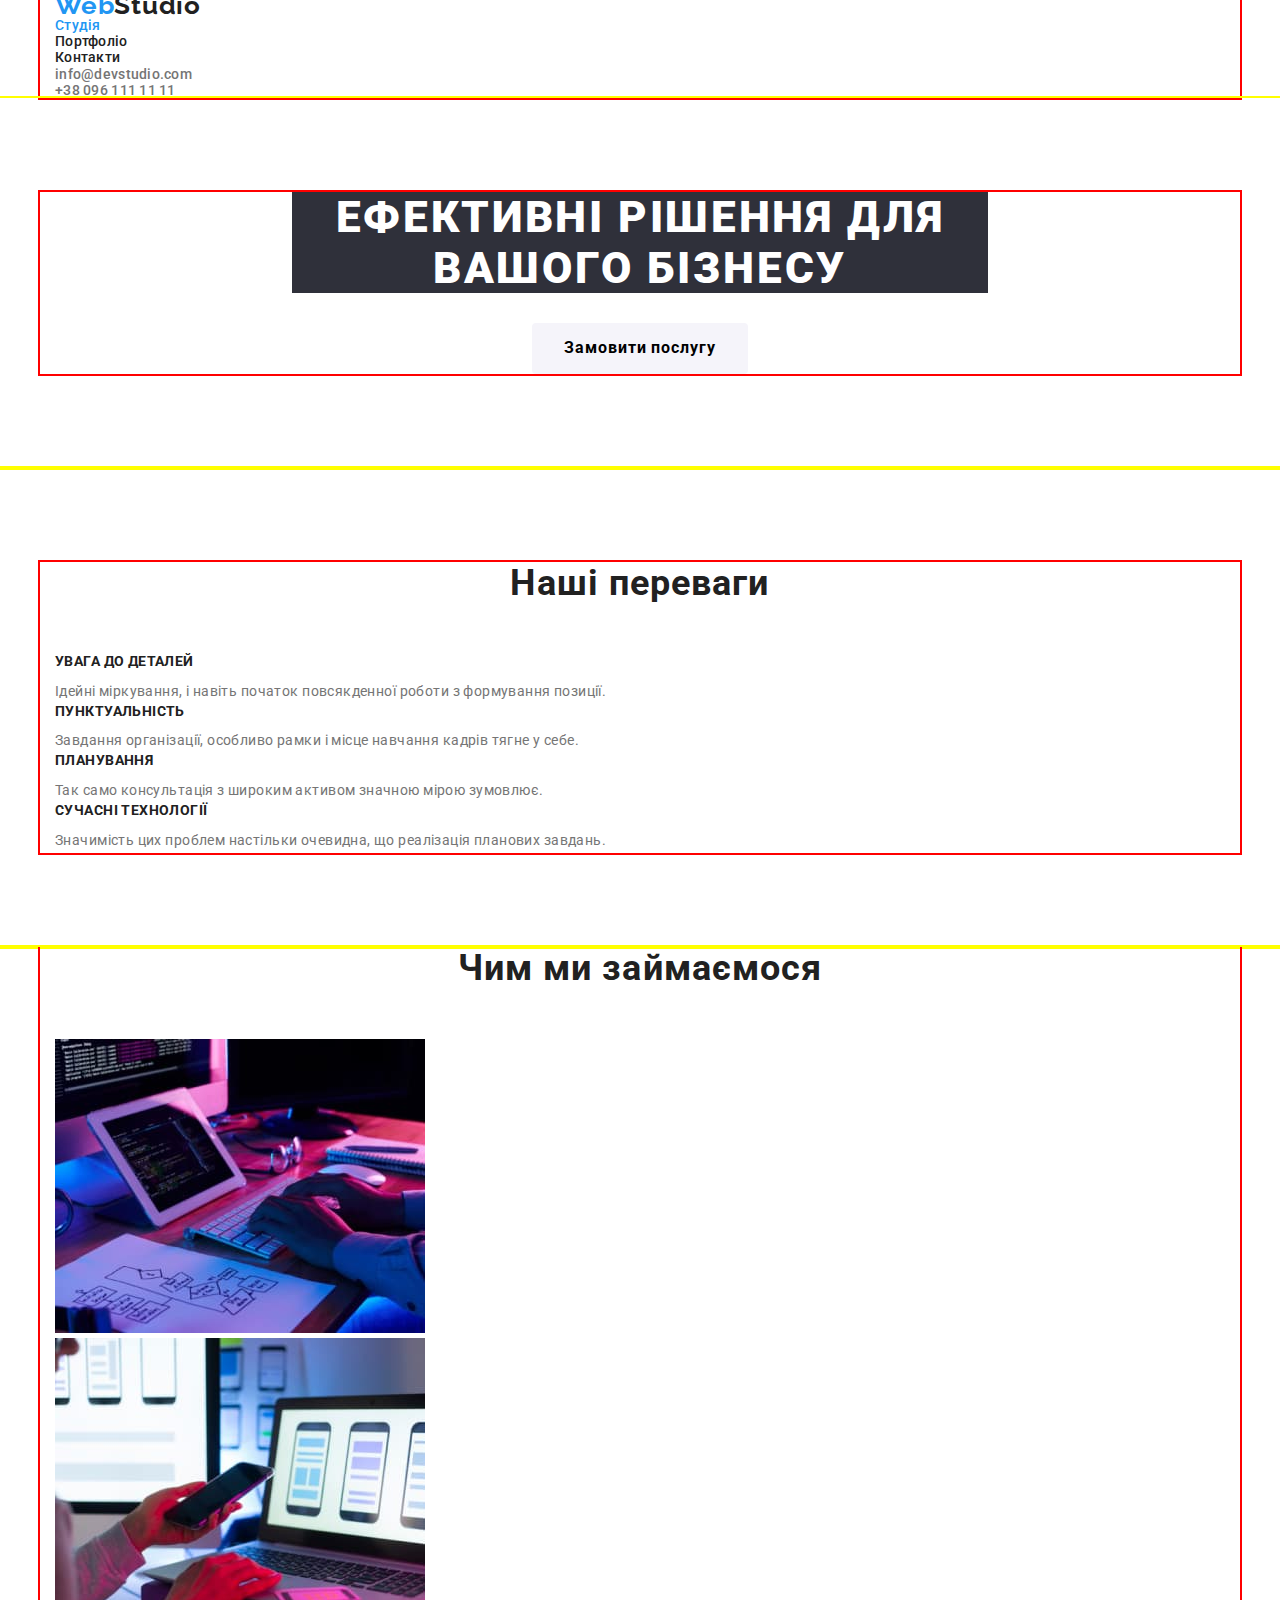
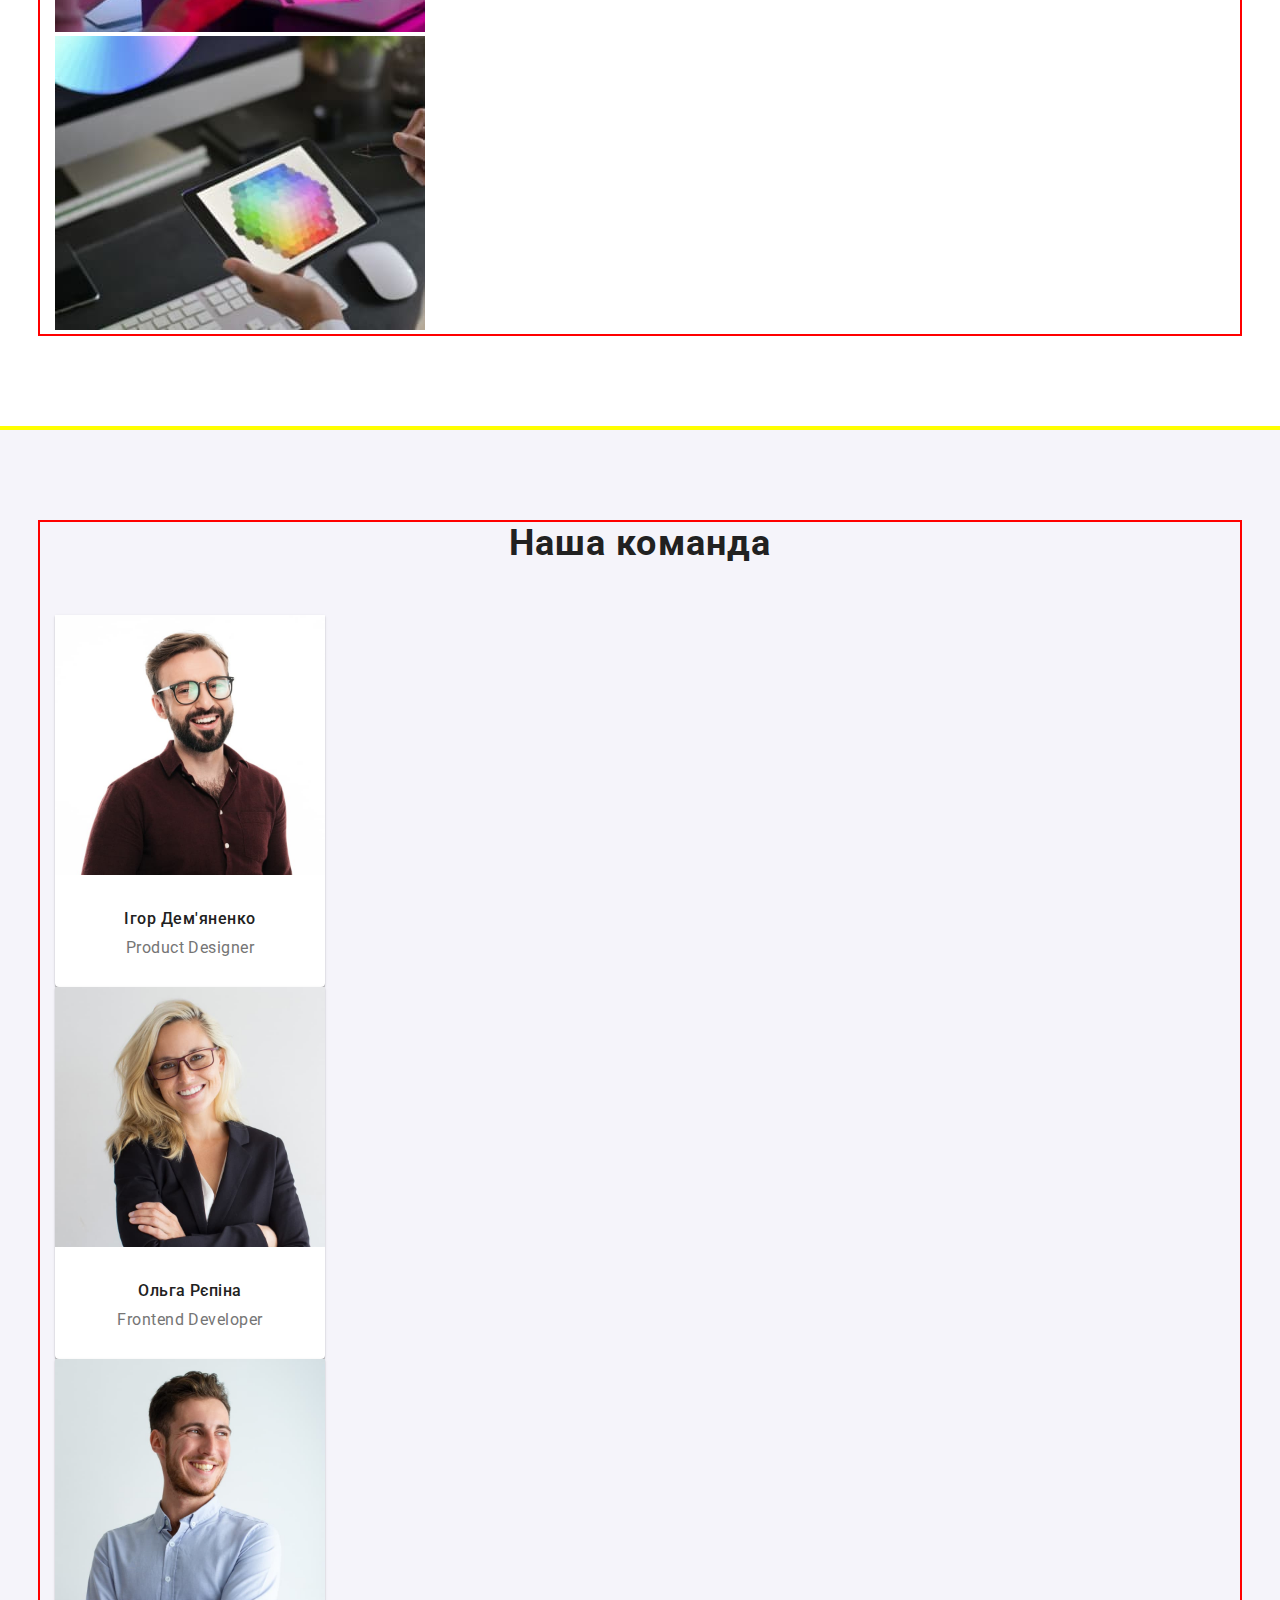
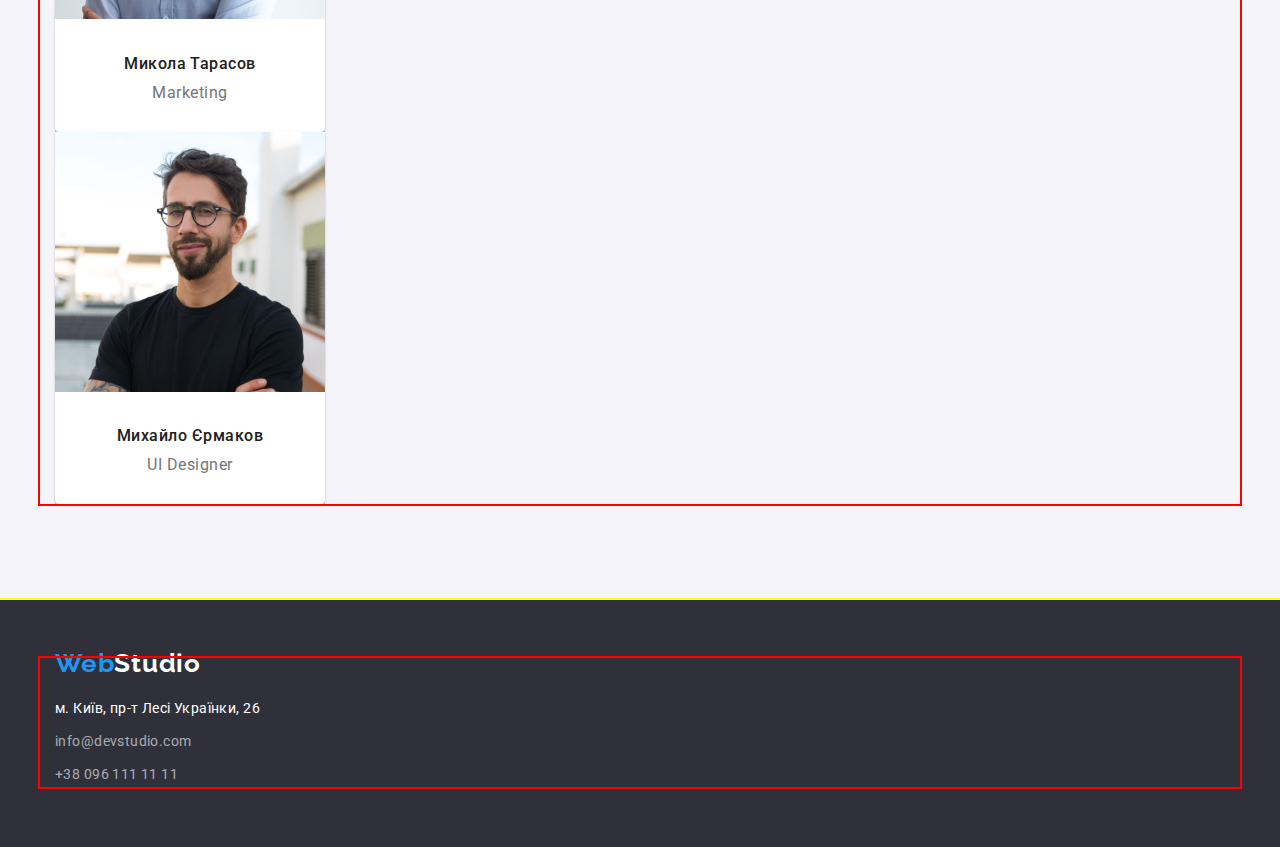
==== index.html @ 29c3d132 "Задає властивості блокової моделі" ====
<!DOCTYPE html>
<html lang="uk">
  <head>
    <meta charset="UTF-8" />
    <meta http-equiv="X-UA-Compatible" content="IE=edge" />
    <meta name="viewport" content="width=device-width, initial-scale=1.0" />
    <title>Студія</title>
    <link rel="preconnect" href="https://fonts.googleapis.com" />
    <link rel="preconnect" href="https://fonts.gstatic.com" crossorigin />
    <link
      href="https://fonts.googleapis.com/css2?family=Raleway:wght@700&family=Roboto:wght@400;500;700;900&display=swap"
      rel="stylesheet"
    />
    <link
      rel="stylesheet"
      href="https://cdn.jsdelivr.net/npm/modern-normalize@1.1.0/modern-normalize.min.css"
    />
    <link rel="stylesheet" href="./css/styles.css" />
  </head>
  <body>
    <!-- Хедер -->
    <header>
      <div class="container">
        <nav>
          <!-- Логоптип -->
          <a href="/" class="logo"><span>Web</span>Studio</a>

          <!-- Навігація сайту -->
          <ul class="list nav">
            <li>
              <a class="nav-link current" href="./index.html">Студія</a>
            </li>
            <li>
              <a class="nav-link" href="./portfolio.html">Портфоліо</a>
            </li>
            <li>
              <a class="nav-link" href="">Контакти</a>
            </li>
          </ul>
        </nav>

        <!-- Контакти хедер -->
        <ul class="list contacts-header">
          <li>
            <a class="contacts-link" href="mailto:info@devstudio.com">info@devstudio.com</a>
          </li>
          <li>
            <a class="contacts-link" href="tel:+380961111111">+38 096 111 11 11</a>
          </li>
        </ul>
      </div>
    </header>

    <!-- Головний контент -->
    <main>
      <!-- Герой -->
      <section class="section hero">
        <div class="container">
          <h1 class="hero-title">Ефективні рішення для вашого бізнесу</h1>
          <button class="button" type="button">Замовити послугу</button>
        </div>
      </section>

      <!-- Наші переваги -->
      <section class="section">
        <div class="container">
          <!-- Заголовок, сховати при оформленні -->
          <h2 class="secondary-title">Наші переваги</h2>
          <ul class="list benefits">
            <li>
              <h3 class="benefits-title">Увага до деталей</h3>
              <p class="benefits-text">
                Ідейні міркування, і навіть початок повсякденної роботи з формування позиції.
              </p>
            </li>
            <li>
              <h3 class="benefits-title">Пунктуальність</h3>
              <p class="benefits-text">
                Завдання організації, особливо рамки і місце навчання кадрів тягне у себе.
              </p>
            </li>
            <li>
              <h3 class="benefits-title">Планування</h3>
              <p class="benefits-text">
                Так само консультація з широким активом значною мірою зумовлює.
              </p>
            </li>
            <li>
              <h3 class="benefits-title">Сучасні технології</h3>
              <p class="benefits-text">
                Значимість цих проблем настільки очевидна, що реалізація планових завдань.
              </p>
            </li>
          </ul>
        </div>
      </section>

      <!-- Чим ми займаємося -->
      <section class="section works">
        <div class="container">
          <h2 class="secondary-title">Чим ми займаємося</h2>
          <ul class="list works">
            <li>
              <img
                src="./images/work-example-1.jpg"
                alt="Програміст працює на своєму робочому місці в офісі"
                width="370"
              />
            </li>
            <li>
              <img
                src="./images/work-example-2.jpg"
                alt="Веб-дизайнер розробляє інтерфейс мобільного додатку за своїм ноутбуком"
                width="370"
              />
            </li>
            <li class="item work">
              <img
                src="./images/work-example-3.jpg"
                alt="Веб-дизайнер обирає кольори на графічному планшеті"
                width="370"
              />
            </li>
          </ul>
        </div>
      </section>

      <!-- Команда -->
      <section class="section team">
        <div class="container">
          <h2 class="secondary-title">Наша команда</h2>
          <ul class="list members">
            <li class="item member">
              <img
                class="member-foto"
                src="./images/team-demjanenko.jpg"
                alt="фото Ігоря Дем'яненко"
                width="270"
              />
              <h3 class="member-name">Ігор Дем'яненко</h3>
              <p class="member-profession">Product Designer</p>
            </li>
            <li class="item member">
              <img
                class="member-foto"
                src="./images/team-repina.jpg"
                alt="фото Ольгі Рєпіної"
                width="270"
              />
              <h3 class="member-name">Ольга Рєпіна</h3>
              <p class="member-profession">Frontend Developer</p>
            </li>
            <li class="item member">
              <img
                class="member-foto"
                src="./images/team-tarasov.jpg"
                alt="фото Миколи Тарасова"
                width="270"
              />
              <h3 class="member-name">Микола Тарасов</h3>
              <p class="member-profession">Marketing</p>
            </li>
            <li class="item member">
              <img
                class="member-foto"
                src="./images/team-ermakov.jpg"
                alt="фото Михайла Єрмакова"
                width="270"
              />
              <h3 class="member-name">Михайло Єрмаков</h3>
              <p class="member-profession">UI Designer</p>
            </li>
          </ul>
        </div>
      </section>
    </main>

    <!-- Футер -->
    <footer class="footer">
      <div class="container">
        <!-- Логоптип -->
        <a href="./index.html" class="logo"><span>Web</span>Studio</a>

        <!-- Контакты футер -->
        <address class="contacts-footer">
          <ul class="list">
            <li>
              <a
                class="contacts-link map"
                href="https://goo.gl/maps/qfrqZfhQBMbcRvhk7"
                target="_blank"
                rel="noreferrer noopener nofollow"
                >м. Київ, пр-т Лесі Українки, 26</a>
            </li>
            <li>
              <a class="contacts-link mail" href="mailto:info@devstudio.com">info@devstudio.com</a>
            </li>
            <li>
              <a class="contacts-link" href="tel:+380961111111">+38 096 111 11 11</a>
            </li>
          </ul>
        </address>
      </div>
    </footer>
  </body>
</html>
---- css/styles.css ----
:root{
    --main-text-color: #212121;
    --secondary-text-color: #757575;
    --link-color: #2196F3;
    --main-white-color: #FFFFFF;
    --background-gray: #F5F4FA; 
}

body{
    color: var(--main-text-color);
    font-family: 'Roboto', sans-serif;
}

.list{
    margin-top: 0;
    margin-bottom: 0;
    padding: 0;
    list-style-type: none;
}

/* Хедер */
.container{
    outline: 2px solid red;

    margin: 0 auto;
    width: 1200px;
    padding: 0 15px;
}

/* Логотип */
.logo{
    color: var(--main-text-color);
    text-decoration: none;
    font-family: 'Raleway';
    font-weight: 700;
    font-size: 26px;
    line-height: 1.19px;
    letter-spacing: 0.03em;
}
.logo>span{
    color: var(--link-color);
}

/* Навігація */
.nav{
    font-weight: 500;
    font-size: 14px;
    line-height: 1.14;
    letter-spacing: 0.02em;
}
.nav-link{
    color: var(--main-text-color);
    text-decoration: none;
}
.nav-link:hover, .nav-link:focus{
    color: var(--link-color);
}
.nav-link.current{
    color: var(--link-color);
}

/* Контакти хедер */
.contacts-header{
    font-weight: 500;
    font-size: 14px;
    line-height: 16px;
    letter-spacing: 0.02em;
}
.contacts-header .contacts-link{
    text-decoration: none;
    color: var(--secondary-text-color);
}

/* Головний контент */
/* Герой */
.section{
    outline: 2px solid yellow;

    padding-top: 94px;
    padding-bottom: 94px;
}
.section.hero{
    text-align: center;
}
.hero-title{
    color: var(--main-white-color);
    background-color: #2F303A;
    font-weight: 900;
    font-size: 44px;
    line-height: 1.36x;
    letter-spacing: 0.06em;
    text-transform: uppercase;

    width: 696px;
    margin: 0 auto 30px;
}
.button{
    background-color: var(--background-gray);
    cursor: pointer;
    border-radius: 4px;
    border: none;
}
.button:hover, .button:focus{
    color: var(--main-white-color);
    background-color: var(--link-color);
}
.hero .button{
    font-weight: 700;
    font-size: 16px;
    line-height: 1.88;
    letter-spacing: 0.06em;

    padding: 10px 32px;
}

/* Наші переваги */

.benefits-title{
    font-size: 14px;
    line-height: 1.14;
    letter-spacing: 0.03em;
    text-transform: uppercase;

    margin: 0 0 10px;
}
.benefits-text{
    color: var(--secondary-text-color);
    font-size: 14px;
    line-height: 1.71;
    letter-spacing: 0.03em;

    margin: 0;
}

/* Чим ми займаємося */
.section.works{
    padding-top: 0;
}

.secondary-title{
    font-size: 36px;
    line-height: 1.17;
    text-align: center;
    letter-spacing: 0.03em;

    margin: 0 0 50px;
}
.item.work{
    padding-bottom: 0;
}

/* Команда */
.section.team{
    text-align: center;
    background-color: var(--background-gray);
}
.item.member{
    background: var(--main-white-color);
    box-shadow: 0px 1px 3px rgba(0, 0, 0, 0.12), 0px 1px 1px rgba(0, 0, 0, 0.14), 0px 2px 1px rgb(0, 0, 0, 0.2);
    border-radius: 0px 0px 4px 4px;
    width: 270px;

    padding-bottom: 30px;
}
.member-foto{
    margin-bottom: 30px;
}

.member-name{
    font-weight: 500;
    font-size: 16px;
    line-height: 1.19;
    letter-spacing: 0.03em;

    margin-top: 0;
    margin-bottom: 10px;
}
.member-profession{
    color: var(--secondary-text-color);
    font-size: 16px;
    line-height: 1.19;
    letter-spacing: 0.03em;

    margin: 0;
}

/* Футер */
.footer{
    background-color: #2F303A;

    padding-top: 60px;
    padding-bottom: 60px;
}
.footer .logo{
    color: var(--main-white-color);
}

/* Контакти футер */
.contacts-footer{
    font-style: normal;
    
    margin-top: 20px;
}
.contacts-footer .contacts-link{
    text-decoration: none;
    color: rgba(255, 255, 255, 0.6);
    font-size: 14px;
    line-height: 1.71;
    letter-spacing: 0.03em;  
}
.contacts-link:hover, .contacts-link:focus {
    color: var(--link-color);
}
.contacts-link.map{
    color: var(--main-white-color);
    font-size: 14px;
    line-height: 1.71;
    letter-spacing: 0.03em;
}
.map:hover, .map:focus{
    color: var(--link-color);
}
.contacts-link.mail{
    display: inline-block;
    margin-top: 9px;
    margin-bottom: 9px;
}

/* Портфоліо */
.portfolio-filters .button{
    font-weight: 500;
    font-size: 16px;
    line-height: 1.62;
    letter-spacing: 0.03em;
    padding: 6px 22px;
}
.item-portfolio{
    border: 1px solid #EEEEEE;
    width: 370px;

    padding-bottom: 20px;
}
.item-portfolio>img{
    margin-bottom: 20px;
}

.portfolio-title{
    font-size: 18px;
    line-height: 2.0;
    letter-spacing: 0.06em;

    margin: 0 0 4px 0;
    padding: 0 24px;
}
.portfolio-app{
    color: var(--secondary-text-color);
    font-size: 16px;
    line-height: 1.88;
    letter-spacing: 0.03em;

    margin: 0;
    padding: 0 24px;
}
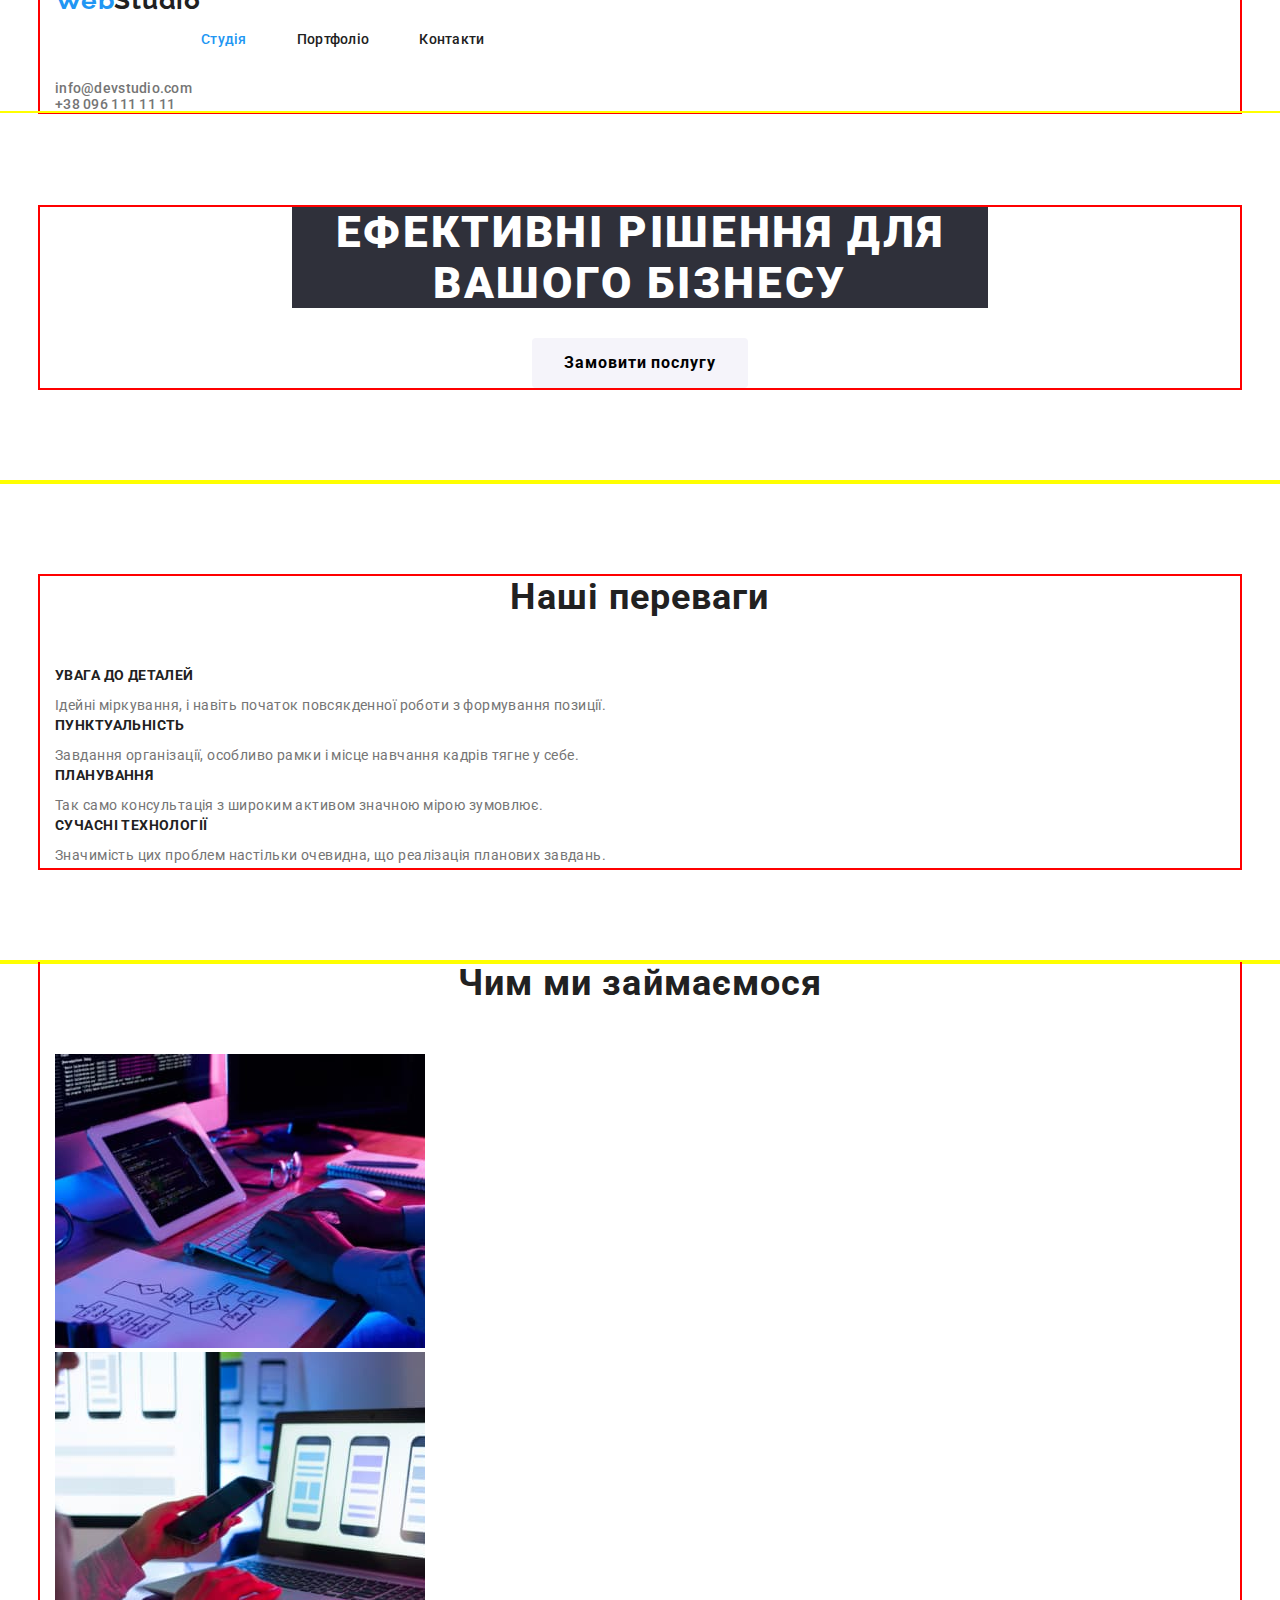
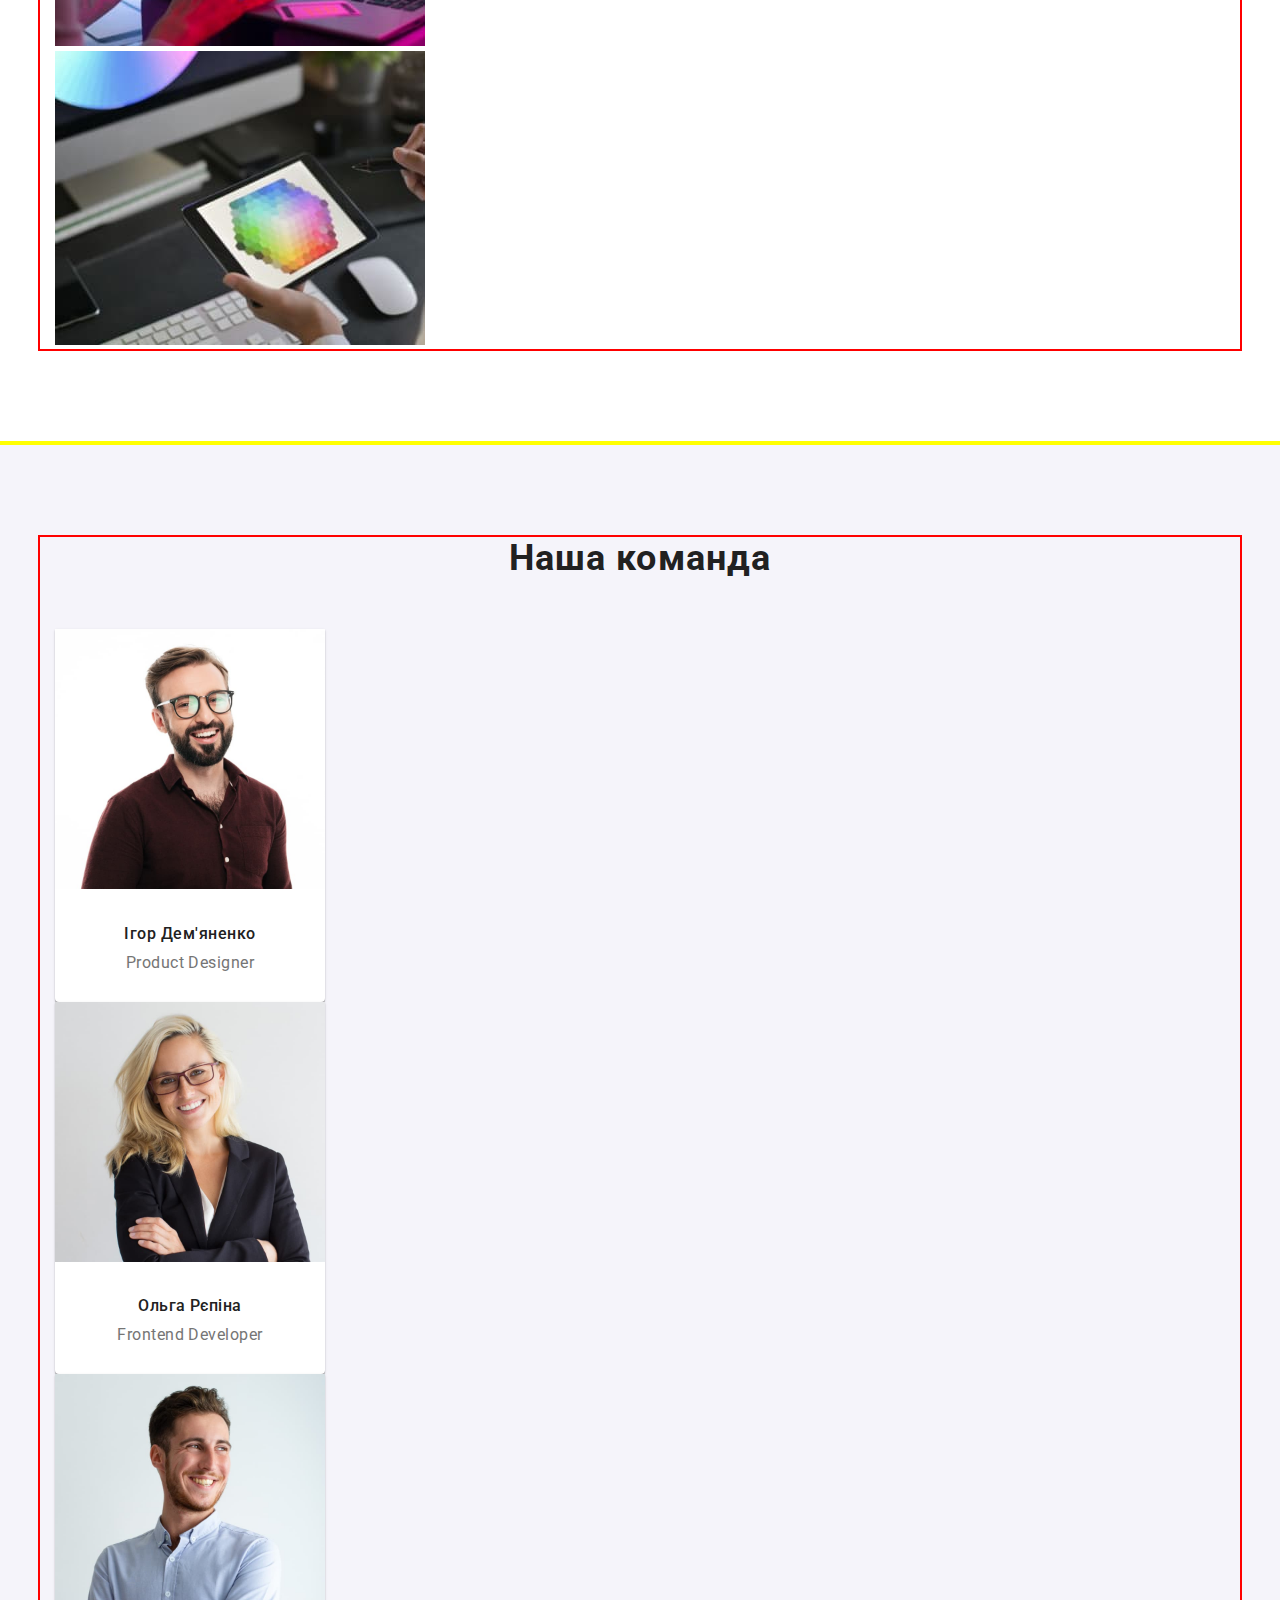
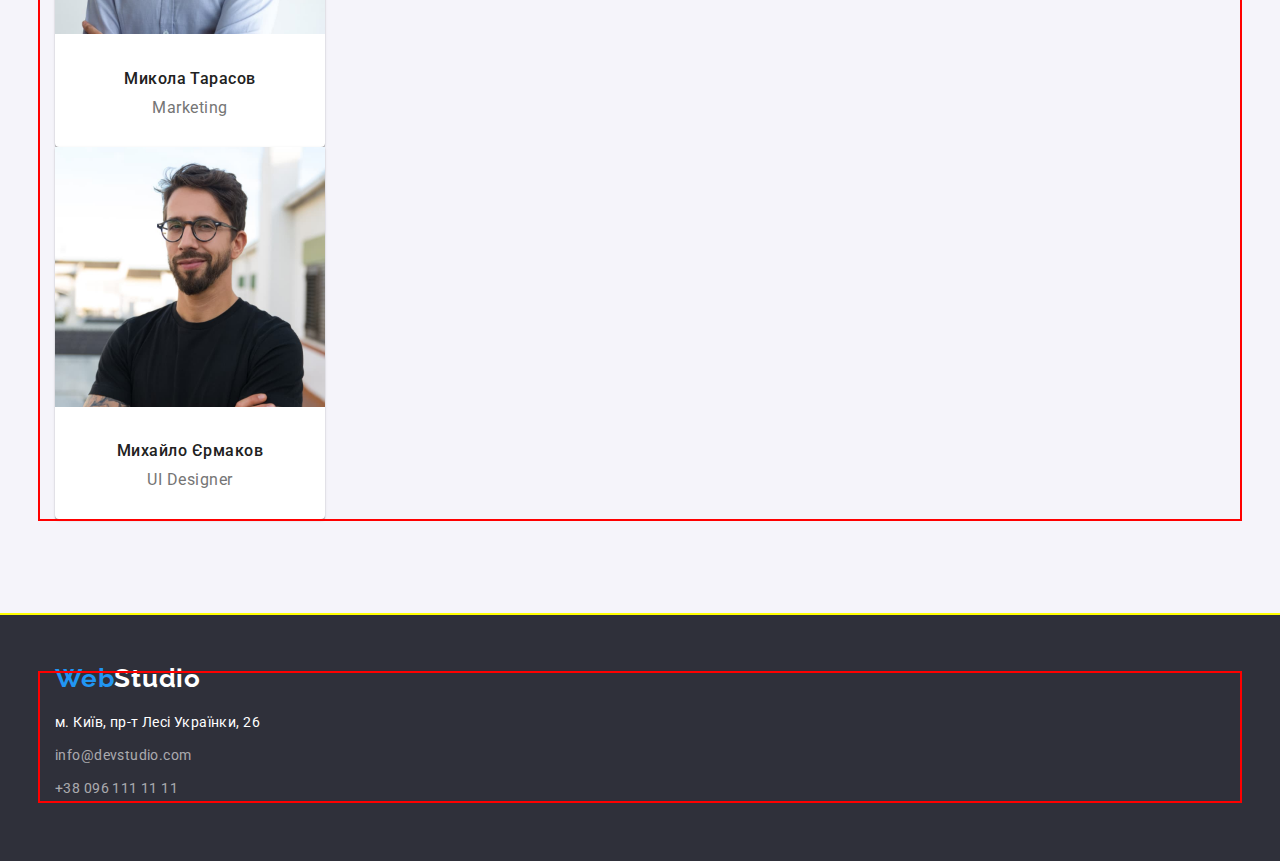
==== commit 63d2cc7d: "Виправляє оптимізує код" ====
--- a/index.html
+++ b/index.html
@@ -19,22 +19,22 @@
   </head>
   <body>
     <!-- Хедер -->
-    <header>
+    <header class="header">
       <div class="container">
-        <nav>
+        <nav class="nav">
           <!-- Логоптип -->
-          <a href="/" class="logo"><span>Web</span>Studio</a>
+          <a class="logo" href="/"><span>Web</span>Studio</a>
 
           <!-- Навігація сайту -->
-          <ul class="list nav">
-            <li>
-              <a class="nav-link current" href="./index.html">Студія</a>
-            </li>
-            <li>
-              <a class="nav-link" href="./portfolio.html">Портфоліо</a>
-            </li>
-            <li>
-              <a class="nav-link" href="">Контакти</a>
+          <ul class="list">
+            <li class="item">
+              <a class="link current" href="./index.html">Студія</a>
+            </li>
+            <li class="item">
+              <a class="link" href="./portfolio.html">Портфоліо</a>
+            </li>
+            <li class="item">
+              <a class="link" href="">Контакти</a>
             </li>
           </ul>
         </nav>
@@ -179,7 +179,7 @@
     <footer class="footer">
       <div class="container">
         <!-- Логоптип -->
-        <a href="./index.html" class="logo"><span>Web</span>Studio</a>
+        <a class="logo" href="./index.html"><span>Web</span>Studio</a>
 
         <!-- Контакты футер -->
         <address class="contacts-footer">
--- a/css/styles.css
+++ b/css/styles.css
@@ -19,6 +19,9 @@
 }
 
 /* Хедер */
+.header{
+    border-bottom: 1px solid #ECECEC;
+}
 .container{
     outline: 2px solid red;
 
@@ -47,15 +50,27 @@
     font-size: 14px;
     line-height: 1.14;
     letter-spacing: 0.02em;
-}
-.nav-link{
-    color: var(--main-text-color);
-    text-decoration: none;
-}
-.nav-link:hover, .nav-link:focus{
-    color: var(--link-color);
-}
-.nav-link.current{
+
+    display: flex;
+}
+.nav .list{
+    display: flex;
+}
+.nav .item:not(:last-child) {
+    margin-right: 50px;
+}
+.nav .link{
+    color: currentColor;
+    text-decoration: none;
+
+    display: block;
+    padding-top: 32px;
+    padding-bottom: 32px;
+}
+.nav .link:hover, .nav .link:focus{
+    color: var(--link-color);
+}
+.nav .link.current{
     color: var(--link-color);
 }
 
@@ -208,16 +223,14 @@
     line-height: 1.71;
     letter-spacing: 0.03em;  
 }
-.contacts-link:hover, .contacts-link:focus {
-    color: var(--link-color);
-}
 .contacts-link.map{
     color: var(--main-white-color);
     font-size: 14px;
     line-height: 1.71;
     letter-spacing: 0.03em;
 }
-.map:hover, .map:focus{
+.contacts-link:hover,
+.contacts-link:focus {
     color: var(--link-color);
 }
 .contacts-link.mail{
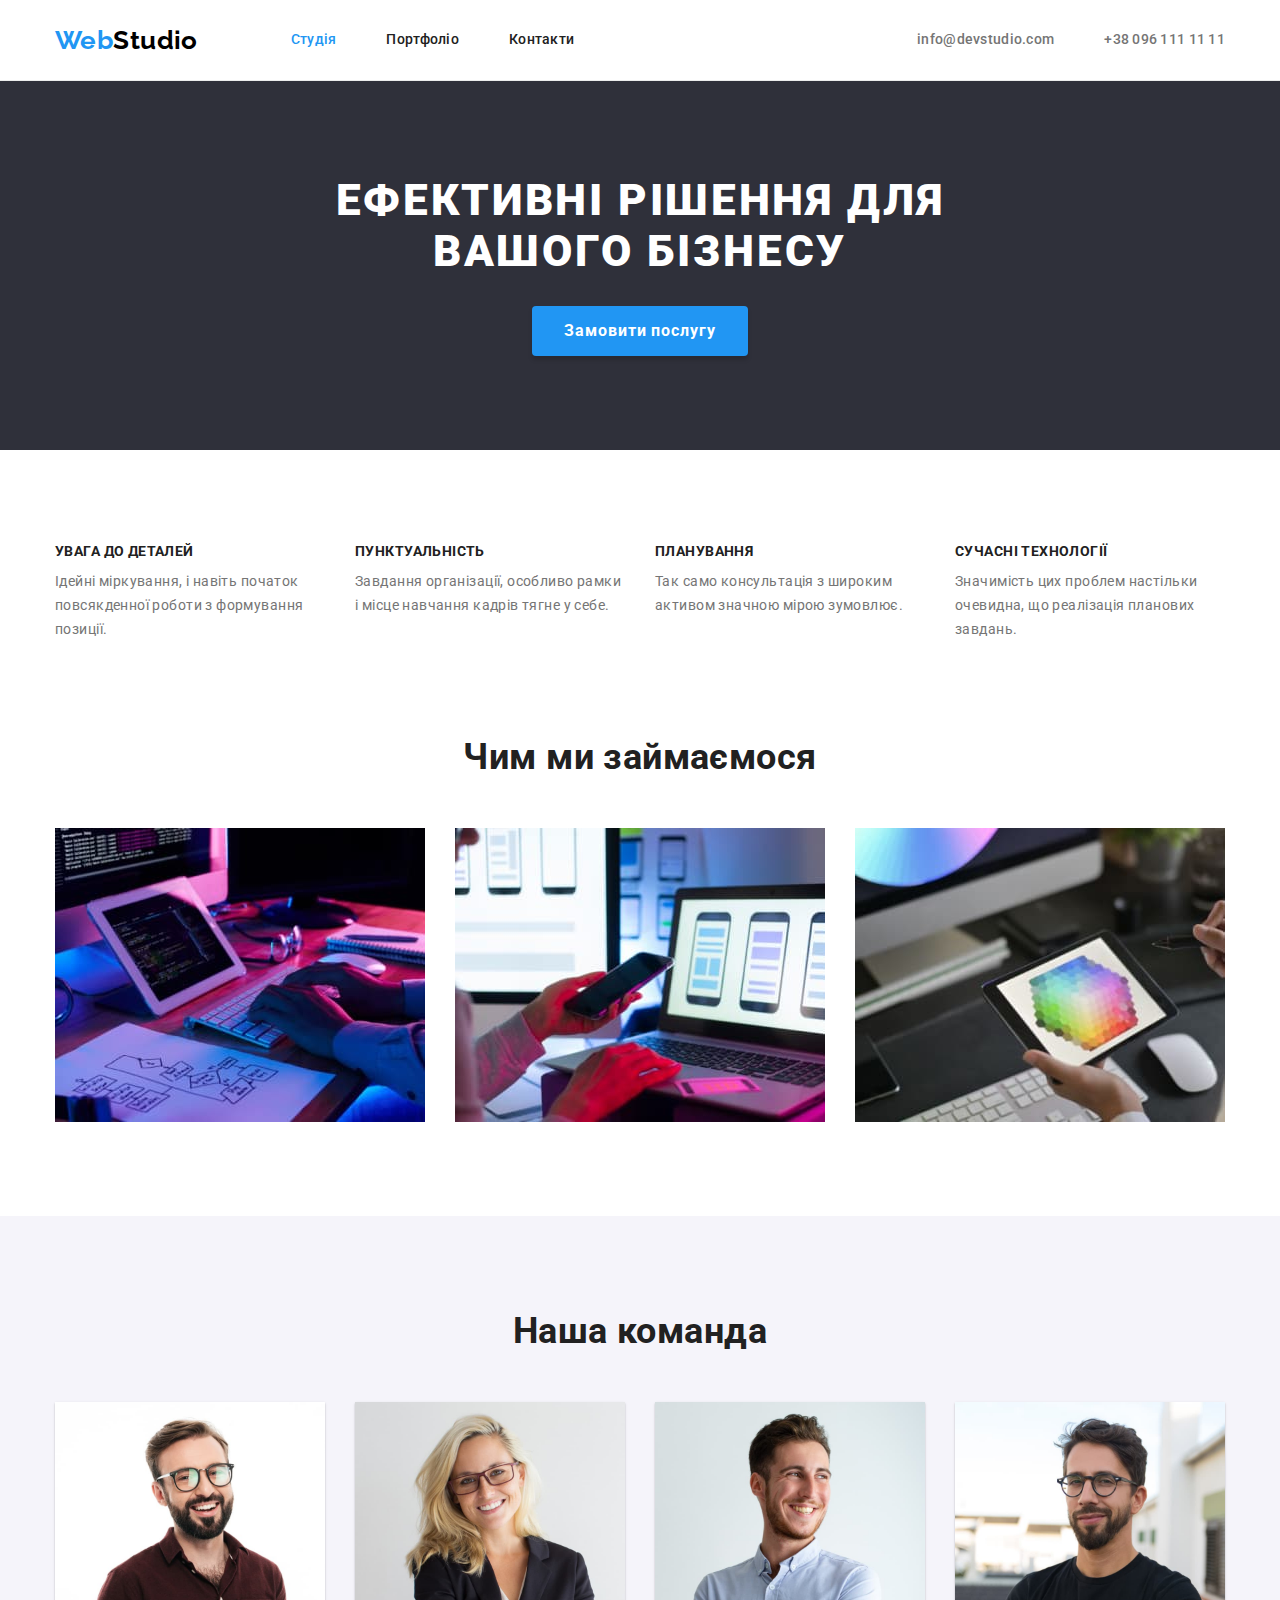
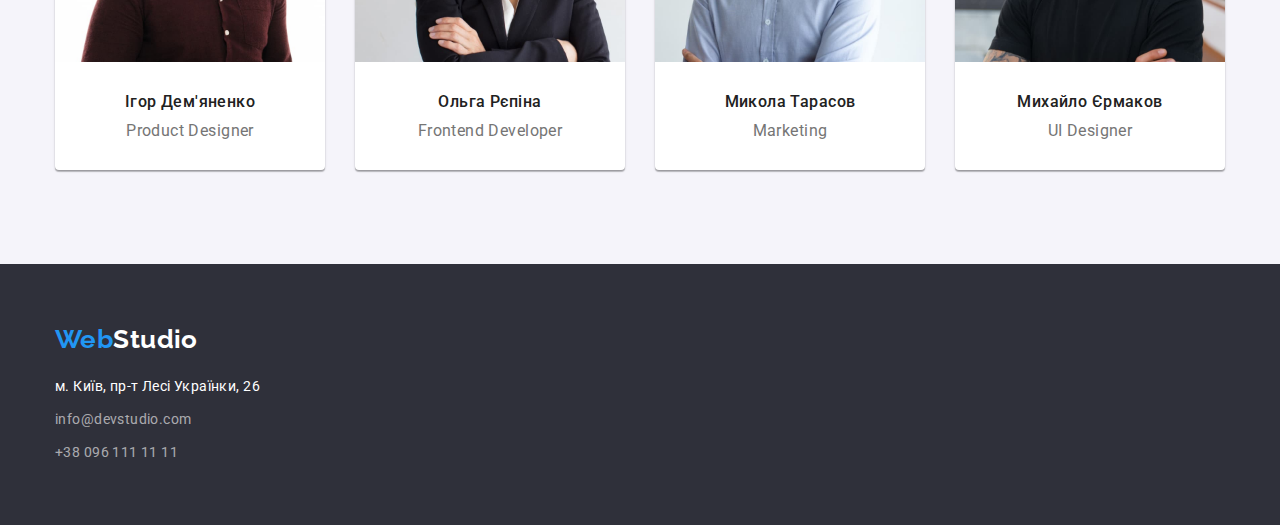
==== commit e50c4db6: "Додає оформлення Flex" ====
--- a/index.html
+++ b/index.html
@@ -20,31 +20,31 @@
   <body>
     <!-- Хедер -->
     <header class="header">
-      <div class="container">
+      <div class="container main-nav">
         <nav class="nav">
           <!-- Логоптип -->
           <a class="logo" href="/"><span>Web</span>Studio</a>
-
+    
           <!-- Навігація сайту -->
           <ul class="list">
             <li class="item">
-              <a class="link current" href="./index.html">Студія</a>
-            </li>
-            <li class="item">
-              <a class="link" href="./portfolio.html">Портфоліо</a>
-            </li>
-            <li class="item">
-              <a class="link" href="">Контакти</a>
+              <a class="nav-link current" href="./index.html">Студія</a>
+            </li>
+            <li class="item">
+              <a class="nav-link" href="./portfolio.html">Портфоліо</a>
+            </li>
+            <li class="item">
+              <a class="nav-link" href="">Контакти</a>
             </li>
           </ul>
         </nav>
-
+    
         <!-- Контакти хедер -->
-        <ul class="list contacts-header">
-          <li>
+        <ul class="list contacts">
+          <li class="item">
             <a class="contacts-link" href="mailto:info@devstudio.com">info@devstudio.com</a>
           </li>
-          <li>
+          <li class="item">
             <a class="contacts-link" href="tel:+380961111111">+38 096 111 11 11</a>
           </li>
         </ul>
@@ -57,7 +57,7 @@
       <section class="section hero">
         <div class="container">
           <h1 class="hero-title">Ефективні рішення для вашого бізнесу</h1>
-          <button class="button" type="button">Замовити послугу</button>
+          <button class="hero-button" type="button">Замовити послугу</button>
         </div>
       </section>
 
@@ -65,27 +65,31 @@
       <section class="section">
         <div class="container">
           <!-- Заголовок, сховати при оформленні -->
-          <h2 class="secondary-title">Наші переваги</h2>
+          <h2 class="visually-hidden">Наші переваги</h2>
+          
           <ul class="list benefits">
-            <li>
+            <li class="item">
               <h3 class="benefits-title">Увага до деталей</h3>
               <p class="benefits-text">
                 Ідейні міркування, і навіть початок повсякденної роботи з формування позиції.
               </p>
             </li>
-            <li>
+            
+            <li class="item">
               <h3 class="benefits-title">Пунктуальність</h3>
               <p class="benefits-text">
                 Завдання організації, особливо рамки і місце навчання кадрів тягне у себе.
               </p>
             </li>
-            <li>
+            
+            <li class="item">
               <h3 class="benefits-title">Планування</h3>
               <p class="benefits-text">
                 Так само консультація з широким активом значною мірою зумовлює.
               </p>
             </li>
-            <li>
+            
+            <li class="item">
               <h3 class="benefits-title">Сучасні технології</h3>
               <p class="benefits-text">
                 Значимість цих проблем настільки очевидна, що реалізація планових завдань.
@@ -96,25 +100,27 @@
       </section>
 
       <!-- Чим ми займаємося -->
-      <section class="section works">
+      <section class="section main-work">
         <div class="container">
           <h2 class="secondary-title">Чим ми займаємося</h2>
           <ul class="list works">
-            <li>
+            <li class="item-works">
               <img
                 src="./images/work-example-1.jpg"
                 alt="Програміст працює на своєму робочому місці в офісі"
                 width="370"
               />
             </li>
-            <li>
+           
+            <li class="item-works">
               <img
                 src="./images/work-example-2.jpg"
                 alt="Веб-дизайнер розробляє інтерфейс мобільного додатку за своїм ноутбуком"
                 width="370"
               />
             </li>
-            <li class="item work">
+            
+            <li class="item-works">
               <img
                 src="./images/work-example-3.jpg"
                 alt="Веб-дизайнер обирає кольори на графічному планшеті"
@@ -126,11 +132,11 @@
       </section>
 
       <!-- Команда -->
-      <section class="section team">
+      <section class="section main-team">
         <div class="container">
           <h2 class="secondary-title">Наша команда</h2>
-          <ul class="list members">
-            <li class="item member">
+          <ul class="list team">
+            <li class="item-team">
               <img
                 class="member-foto"
                 src="./images/team-demjanenko.jpg"
@@ -140,7 +146,8 @@
               <h3 class="member-name">Ігор Дем'яненко</h3>
               <p class="member-profession">Product Designer</p>
             </li>
-            <li class="item member">
+           
+            <li class="item-team">
               <img
                 class="member-foto"
                 src="./images/team-repina.jpg"
@@ -150,7 +157,8 @@
               <h3 class="member-name">Ольга Рєпіна</h3>
               <p class="member-profession">Frontend Developer</p>
             </li>
-            <li class="item member">
+            
+            <li class="item-team">
               <img
                 class="member-foto"
                 src="./images/team-tarasov.jpg"
@@ -160,7 +168,8 @@
               <h3 class="member-name">Микола Тарасов</h3>
               <p class="member-profession">Marketing</p>
             </li>
-            <li class="item member">
+           
+            <li class="item-team">
               <img
                 class="member-foto"
                 src="./images/team-ermakov.jpg"
--- a/css/styles.css
+++ b/css/styles.css
@@ -1,277 +1,354 @@
-:root{
-    --main-text-color: #212121;
-    --secondary-text-color: #757575;
-    --link-color: #2196F3;
-    --main-white-color: #FFFFFF;
-    --background-gray: #F5F4FA; 
-}
-
-body{
-    color: var(--main-text-color);
-    font-family: 'Roboto', sans-serif;
-}
-
-.list{
-    margin-top: 0;
-    margin-bottom: 0;
-    padding: 0;
-    list-style-type: none;
+:root {
+  --main-text-color: #212121;
+  --secondary-text-color: #757575;
+  --link-color: #2196f3;
+  --main-white-color: #ffffff;
+  --background-gray: #f5f4fa;
+  --button-hover: #188ce8;
+  --card-gap: 30px;
+}
+
+body {
+  color: var(--main-text-color);
+  background-color: var(--main-white-color);
+  font-family: 'Roboto', sans-serif;
+  font-size: 14px;
+  letter-spacing: 0.03em;
+}
+
+h1,
+h2,
+h3,
+p {
+  margin: 0;
+}
+
+img {
+  display: block;
+  max-width: 100%;
+}
+
+.list {
+  list-style-type: none;
+
+  margin: 0;
+  padding: 0;
 }
 
 /* Хедер */
-.header{
-    border-bottom: 1px solid #ECECEC;
-}
-.container{
-    outline: 2px solid red;
-
-    margin: 0 auto;
-    width: 1200px;
-    padding: 0 15px;
+.header {
+  border-bottom: 1px solid #ececec;
+}
+.container {
+  /* outline: 2px solid red; */
+
+  width: 1200px;
+  margin-left: auto;
+  margin-right: auto;
+  padding-left: 15px;
+  padding-right: 15px;
+}
+.main-nav {
+  display: flex;
+  align-items: center;
+}
+
+.nav {
+  font-weight: 500;
+  line-height: 1.14;
+
+  display: flex;
+  align-items: center;
 }
 
 /* Логотип */
-.logo{
-    color: var(--main-text-color);
-    text-decoration: none;
-    font-family: 'Raleway';
-    font-weight: 700;
-    font-size: 26px;
-    line-height: 1.19px;
-    letter-spacing: 0.03em;
-}
-.logo>span{
-    color: var(--link-color);
+.logo {
+  color: #000000;
+  text-decoration: none;
+  font-family: 'Raleway';
+  font-weight: 700;
+  font-size: 26px;
+  line-height: 1.19;
+}
+.logo > span {
+  color: var(--link-color);
 }
 
 /* Навігація */
-.nav{
-    font-weight: 500;
-    font-size: 14px;
-    line-height: 1.14;
-    letter-spacing: 0.02em;
-
-    display: flex;
-}
-.nav .list{
-    display: flex;
+.nav .list {
+  letter-spacing: 0.02em;
+
+  display: flex;
+  margin-left: 93px;
 }
 .nav .item:not(:last-child) {
-    margin-right: 50px;
-}
-.nav .link{
-    color: currentColor;
-    text-decoration: none;
-
-    display: block;
-    padding-top: 32px;
-    padding-bottom: 32px;
-}
-.nav .link:hover, .nav .link:focus{
-    color: var(--link-color);
-}
-.nav .link.current{
-    color: var(--link-color);
+  margin-right: 50px;
+}
+.nav-link {
+  color: currentColor;
+  text-decoration: none;
+
+  display: block;
+  padding-top: 32px;
+  padding-bottom: 32px;
+}
+.nav-link:hover,
+.nav-link:focus {
+  color: var(--link-color);
+}
+.nav-link.current {
+  color: var(--link-color);
 }
 
 /* Контакти хедер */
-.contacts-header{
-    font-weight: 500;
-    font-size: 14px;
-    line-height: 16px;
-    letter-spacing: 0.02em;
-}
-.contacts-header .contacts-link{
-    text-decoration: none;
-    color: var(--secondary-text-color);
+.header .contacts {
+  font-weight: 500;
+  line-height: 1.14;
+  letter-spacing: 0.02em;
+
+  display: flex;
+  margin-left: auto;
+}
+.contacts .item:not(:last-child) {
+  margin-right: 50px;
+}
+.contacts-link {
+  text-decoration: none;
+  color: var(--secondary-text-color);
 }
 
 /* Головний контент */
 /* Герой */
-.section{
-    outline: 2px solid yellow;
-
-    padding-top: 94px;
-    padding-bottom: 94px;
-}
-.section.hero{
-    text-align: center;
-}
-.hero-title{
-    color: var(--main-white-color);
+.section {
+  /* outline: 2px solid yellow; */
+
+  padding-top: 94px;
+  padding-bottom: 94px;
+}
+.section.hero {
     background-color: #2F303A;
-    font-weight: 900;
-    font-size: 44px;
-    line-height: 1.36x;
-    letter-spacing: 0.06em;
-    text-transform: uppercase;
-
-    width: 696px;
-    margin: 0 auto 30px;
-}
-.button{
-    background-color: var(--background-gray);
-    cursor: pointer;
-    border-radius: 4px;
-    border: none;
-}
-.button:hover, .button:focus{
-    color: var(--main-white-color);
-    background-color: var(--link-color);
-}
-.hero .button{
-    font-weight: 700;
-    font-size: 16px;
-    line-height: 1.88;
-    letter-spacing: 0.06em;
-
-    padding: 10px 32px;
+  text-align: center;
+}
+.hero-title {
+  color: var(--main-white-color);
+  font-weight: 900;
+  font-size: 44px;
+  line-height: 1.36x;
+  letter-spacing: 0.06em;
+  text-transform: uppercase;
+
+  width: 696px;
+  margin: auto;
+  margin-bottom: 30px;
+}
+.hero-button {
+  font-family: inherit;
+  color: var(--main-white-color);
+  background-color: var(--link-color);
+  font-weight: 700;
+  font-size: 16px;
+  line-height: 1.88;
+  letter-spacing: 0.06em;
+  cursor: pointer;
+  box-shadow: 0px 4px 4px rgba(0, 0, 0, 0.15);
+  border: none;
+  border-radius: 4px;
+
+  padding: 10px 32px;
+}
+.hero-button:hover,
+.hero-button:focus {
+  background-color: var(--button-hover);
 }
 
 /* Наші переваги */
 
-.benefits-title{
-    font-size: 14px;
-    line-height: 1.14;
-    letter-spacing: 0.03em;
-    text-transform: uppercase;
-
-    margin: 0 0 10px;
-}
-.benefits-text{
-    color: var(--secondary-text-color);
-    font-size: 14px;
-    line-height: 1.71;
-    letter-spacing: 0.03em;
-
-    margin: 0;
+.visually-hidden {
+  position: absolute;
+  width: 1px;
+  height: 1px;
+  margin: -1px;
+  border: 0;
+  padding: 0;
+
+  white-space: nowrap;
+  clip-path: inset(100%);
+  clip: rect(0 0 0 0);
+  overflow: hidden;
+}
+.benefits {
+  display: flex;
+  /* justify-content: space-between; */
+  margin-right: calc(-1 * var(--card-gap));
+}
+.benefits > .item {
+  /* flex-basis: 270px; */
+  flex-basis: calc(100% / 4 - var(--card-gap));
+  margin-right: var(--card-gap);
+}
+.benefits-title {
+  font-size: 14px;
+  line-height: 1.14;
+  text-transform: uppercase;
+
+  margin-bottom: 10px;
+}
+.benefits-text {
+  color: var(--secondary-text-color);
+  line-height: 1.71;
 }
 
 /* Чим ми займаємося */
-.section.works{
-    padding-top: 0;
-}
-
-.secondary-title{
-    font-size: 36px;
-    line-height: 1.17;
-    text-align: center;
-    letter-spacing: 0.03em;
-
-    margin: 0 0 50px;
-}
-.item.work{
-    padding-bottom: 0;
+.main-work {
+  padding-top: 0;
+}
+
+.secondary-title {
+  font-size: 36px;
+  line-height: 1.17;
+  text-align: center;
+
+  margin-bottom: 50px;
+}
+.works {
+  display: flex;
+  margin-right: calc(-1 * var(--card-gap));
+  /* justify-content: space-between; */
+}
+.item-works {
+  flex-basis: calc(100% / 3 - var(--card-gap));
+  margin-right: var(--card-gap);
 }
 
 /* Команда */
-.section.team{
-    text-align: center;
-    background-color: var(--background-gray);
-}
-.item.member{
-    background: var(--main-white-color);
-    box-shadow: 0px 1px 3px rgba(0, 0, 0, 0.12), 0px 1px 1px rgba(0, 0, 0, 0.14), 0px 2px 1px rgb(0, 0, 0, 0.2);
-    border-radius: 0px 0px 4px 4px;
-    width: 270px;
-
-    padding-bottom: 30px;
-}
-.member-foto{
-    margin-bottom: 30px;
-}
-
-.member-name{
-    font-weight: 500;
-    font-size: 16px;
-    line-height: 1.19;
-    letter-spacing: 0.03em;
-
-    margin-top: 0;
-    margin-bottom: 10px;
-}
-.member-profession{
-    color: var(--secondary-text-color);
-    font-size: 16px;
-    line-height: 1.19;
-    letter-spacing: 0.03em;
-
-    margin: 0;
+.main-team {
+  text-align: center;
+  background-color: var(--background-gray);
+}
+.team {
+  display: flex;
+  margin-right: calc(-1 * var(--card-gap));
+}
+.item-team {
+  background: var(--main-white-color);
+  box-shadow: 0px 1px 3px rgba(0, 0, 0, 0.12), 0px 1px 1px rgba(0, 0, 0, 0.14),
+    0px 2px 1px rgb(0, 0, 0, 0.2);
+  border-radius: 0px 0px 4px 4px;
+
+  flex-basis: calc(100% / 4 - var(--card-gap));
+  margin-right: var(--card-gap);
+  padding-bottom: var(--card-gap);
+}
+.member-foto {
+  margin-bottom: var(--card-gap);
+}
+.member-name {
+  font-weight: 500;
+  font-size: 16px;
+  line-height: 1.19;
+
+  margin-bottom: 10px;
+}
+.member-profession {
+  color: var(--secondary-text-color);
+  font-size: 16px;
+  line-height: 1.19;
 }
 
 /* Футер */
-.footer{
-    background-color: #2F303A;
-
-    padding-top: 60px;
-    padding-bottom: 60px;
-}
-.footer .logo{
-    color: var(--main-white-color);
+.footer {
+  background-color: #2f303a;
+
+  padding-top: 60px;
+  padding-bottom: 60px;
+}
+.footer .logo {
+  color: var(--main-white-color);
 }
 
 /* Контакти футер */
-.contacts-footer{
-    font-style: normal;
-    
-    margin-top: 20px;
-}
-.contacts-footer .contacts-link{
-    text-decoration: none;
-    color: rgba(255, 255, 255, 0.6);
-    font-size: 14px;
-    line-height: 1.71;
-    letter-spacing: 0.03em;  
-}
-.contacts-link.map{
-    color: var(--main-white-color);
-    font-size: 14px;
-    line-height: 1.71;
-    letter-spacing: 0.03em;
+.contacts-footer {
+  font-style: normal;
+
+  margin-top: 20px;
+}
+.contacts-footer .contacts-link {
+  text-decoration: none;
+  color: rgba(255, 255, 255, 0.6);
+  line-height: 1.71;
+}
+.contacts-link.map {
+  color: var(--main-white-color);
+  line-height: 1.71;
 }
 .contacts-link:hover,
 .contacts-link:focus {
-    color: var(--link-color);
-}
-.contacts-link.mail{
-    display: inline-block;
-    margin-top: 9px;
-    margin-bottom: 9px;
+  color: var(--link-color);
+}
+.contacts-link.mail {
+  display: inline-block;
+  margin-top: 9px;
+  margin-bottom: 9px;
 }
 
 /* Портфоліо */
-.portfolio-filters .button{
-    font-weight: 500;
-    font-size: 16px;
-    line-height: 1.62;
-    letter-spacing: 0.03em;
-    padding: 6px 22px;
-}
-.item-portfolio{
-    border: 1px solid #EEEEEE;
-    width: 370px;
-
-    padding-bottom: 20px;
-}
-.item-portfolio>img{
-    margin-bottom: 20px;
-}
-
-.portfolio-title{
-    font-size: 18px;
-    line-height: 2.0;
-    letter-spacing: 0.06em;
-
-    margin: 0 0 4px 0;
-    padding: 0 24px;
-}
-.portfolio-app{
-    color: var(--secondary-text-color);
-    font-size: 16px;
-    line-height: 1.88;
-    letter-spacing: 0.03em;
-
-    margin: 0;
-    padding: 0 24px;
-}
-
+/* Фільтри навігації */
+.filters {
+  display: flex;
+  justify-content: center;
+  margin-bottom: 56px;
+}
+.item-filters:not(:last-child) {
+  margin-right: 8px;
+}
+.filters-button {
+  color: var(--main-text-color);
+  background-color: var(--background-gray);
+  font-family: inherit;
+  font-weight: 500;
+  font-size: 16px;
+  line-height: 1.62;
+  letter-spacing: 0.03em;
+  border: none;
+  border-radius: 4px;
+  cursor: pointer;
+
+  padding: 6px 22px;
+}
+.filters-button:hover, .filters-button:focus{
+  color: var(--main-white-color);
+  background-color: var(--link-color);
+  box-shadow: 0px 3px 1px rgba(0, 0, 0, 0.1), 0px 1px 2px rgba(0, 0, 0, 0.08), 0px 2px 2px rgba(0, 0, 0, 0.12);
+    border-radius: 4px;
+}
+
+/* Приклади робіт */
+.portfolio {
+  display: flex;
+  flex-wrap: wrap;
+  margin-right: calc(-1 * var(--card-gap));
+  margin-bottom: calc(-1 * var(--card-gap));
+}
+.item-portfolio {
+  flex-basis: calc(100% / 3 - var(--card-gap));
+  margin-right: var(--card-gap);
+  margin-bottom: var(--card-gap);
+}
+.portfolio-content {
+  border: 1px solid #eeeeee;
+  border-top: none;
+
+  padding: 20px 24px;
+}
+.portfolio-title {
+  font-size: 18px;
+  line-height: 2;
+  letter-spacing: 0.06em;
+
+  margin-bottom: 4px;
+}
+.portfolio-app {
+  color: var(--secondary-text-color);
+  font-size: 16px;
+  line-height: 1.88;
+}
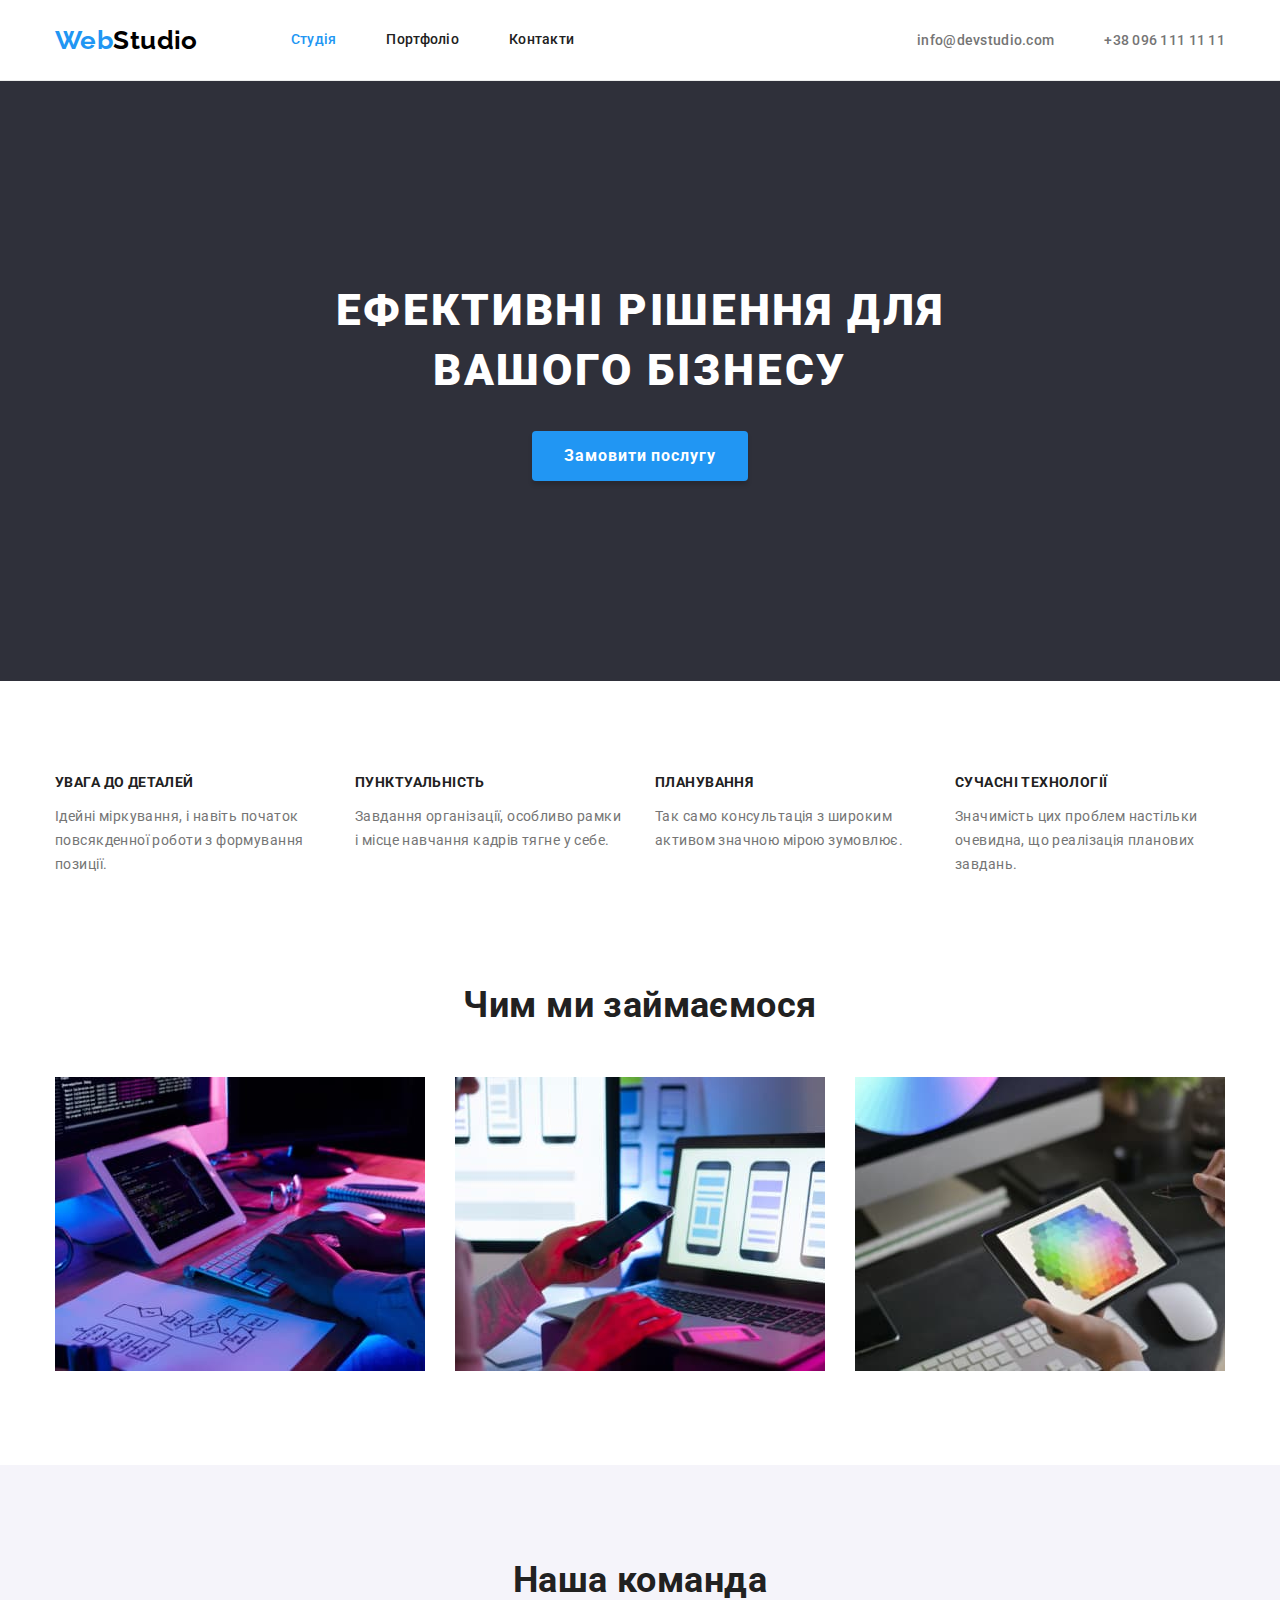
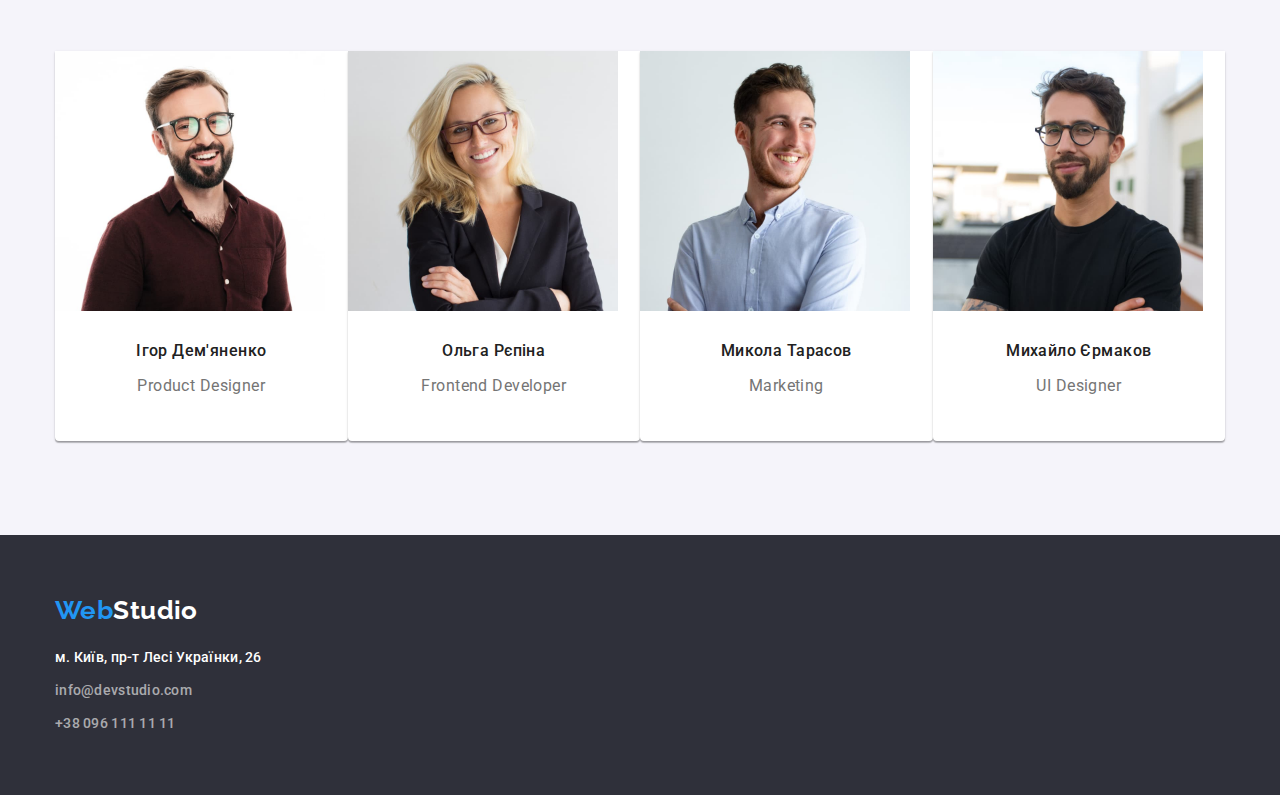
==== commit c567ad73: "Виправляє зауваження" ====
--- a/index.html
+++ b/index.html
@@ -54,10 +54,10 @@
     <!-- Головний контент -->
     <main>
       <!-- Герой -->
-      <section class="section hero">
+      <section class="hero">
         <div class="container">
           <h1 class="hero-title">Ефективні рішення для вашого бізнесу</h1>
-          <button class="hero-button" type="button">Замовити послугу</button>
+          <button class="button hero-btn" type="button">Замовити послугу</button>
         </div>
       </section>
 
@@ -143,8 +143,10 @@
                 alt="фото Ігоря Дем'яненко"
                 width="270"
               />
-              <h3 class="member-name">Ігор Дем'яненко</h3>
-              <p class="member-profession">Product Designer</p>
+              <div class="member-text">
+                <h3 class="member-name">Ігор Дем'яненко</h3>
+                <p class="member-profession">Product Designer</p>
+              </div>
             </li>
            
             <li class="item-team">
@@ -154,8 +156,10 @@
                 alt="фото Ольгі Рєпіної"
                 width="270"
               />
-              <h3 class="member-name">Ольга Рєпіна</h3>
-              <p class="member-profession">Frontend Developer</p>
+              <div class="member-text">
+                <h3 class="member-name">Ольга Рєпіна</h3>
+                <p class="member-profession">Frontend Developer</p>
+              </div>
             </li>
             
             <li class="item-team">
@@ -165,8 +169,10 @@
                 alt="фото Миколи Тарасова"
                 width="270"
               />
-              <h3 class="member-name">Микола Тарасов</h3>
-              <p class="member-profession">Marketing</p>
+              <div class="member-text">
+                <h3 class="member-name">Микола Тарасов</h3>
+                <p class="member-profession">Marketing</p>
+              </div>
             </li>
            
             <li class="item-team">
@@ -176,8 +182,10 @@
                 alt="фото Михайла Єрмакова"
                 width="270"
               />
-              <h3 class="member-name">Михайло Єрмаков</h3>
-              <p class="member-profession">UI Designer</p>
+              <div class="member-text">
+                <h3 class="member-name">Михайло Єрмаков</h3>
+                <p class="member-profession">UI Designer</p>
+              </div>
             </li>
           </ul>
         </div>
@@ -193,7 +201,7 @@
         <!-- Контакты футер -->
         <address class="contacts-footer">
           <ul class="list">
-            <li>
+            <li class="item-contacts">
               <a
                 class="contacts-link map"
                 href="https://goo.gl/maps/qfrqZfhQBMbcRvhk7"
@@ -201,10 +209,10 @@
                 rel="noreferrer noopener nofollow"
                 >м. Київ, пр-т Лесі Українки, 26</a>
             </li>
-            <li>
+            <li class="item-contacts">
               <a class="contacts-link mail" href="mailto:info@devstudio.com">info@devstudio.com</a>
             </li>
-            <li>
+            <li class="item-contacts">
               <a class="contacts-link" href="tel:+380961111111">+38 096 111 11 11</a>
             </li>
           </ul>
--- a/css/styles.css
+++ b/css/styles.css
@@ -18,7 +18,7 @@
 
 h1,
 h2,
-h3,
+h3,h4,h5,h6
 p {
   margin: 0;
 }
@@ -26,18 +26,18 @@
 img {
   display: block;
   max-width: 100%;
-}
-
-.list {
-  list-style-type: none;
-
-  margin: 0;
-  padding: 0;
-}
-
-/* Хедер */
-.header {
-  border-bottom: 1px solid #ececec;
+  height: auto;
+}
+.button{
+  cursor: pointer;
+  border: none;
+  border-radius: 4px;
+}
+.section {
+  /* outline: 2px solid yellow; */
+
+  padding-top: 94px;
+  padding-bottom: 94px;
 }
 .container {
   /* outline: 2px solid red; */
@@ -47,6 +47,17 @@
   margin-right: auto;
   padding-left: 15px;
   padding-right: 15px;
+}
+.list {
+  list-style: none;
+
+  margin: 0;
+  padding-left: 0;
+}
+
+/* Хедер */
+.header {
+  border-bottom: 1px solid #ececec;
 }
 .main-nav {
   display: flex;
@@ -102,62 +113,54 @@
 
 /* Контакти хедер */
 .header .contacts {
+ 
+
+  display: flex;
+  margin-left: auto;
+}
+.contacts .item:not(:last-child) {
+  margin-right: 50px;
+}
+.contacts-link {
   font-weight: 500;
   line-height: 1.14;
   letter-spacing: 0.02em;
-
-  display: flex;
-  margin-left: auto;
-}
-.contacts .item:not(:last-child) {
-  margin-right: 50px;
-}
-.contacts-link {
   text-decoration: none;
   color: var(--secondary-text-color);
 }
 
 /* Головний контент */
 /* Герой */
-.section {
-  /* outline: 2px solid yellow; */
-
-  padding-top: 94px;
-  padding-bottom: 94px;
-}
-.section.hero {
+.hero {
     background-color: #2F303A;
   text-align: center;
+  padding: 200px 0;
 }
 .hero-title {
   color: var(--main-white-color);
   font-weight: 900;
   font-size: 44px;
-  line-height: 1.36x;
+  line-height: 1.36;
   letter-spacing: 0.06em;
   text-transform: uppercase;
 
   width: 696px;
-  margin: auto;
+  margin: 0 auto;
   margin-bottom: 30px;
 }
-.hero-button {
-  font-family: inherit;
+.hero-btn {
   color: var(--main-white-color);
   background-color: var(--link-color);
   font-weight: 700;
   font-size: 16px;
   line-height: 1.88;
   letter-spacing: 0.06em;
-  cursor: pointer;
   box-shadow: 0px 4px 4px rgba(0, 0, 0, 0.15);
-  border: none;
-  border-radius: 4px;
 
   padding: 10px 32px;
 }
-.hero-button:hover,
-.hero-button:focus {
+.hero-btn:hover,
+.hero-btn:focus {
   background-color: var(--button-hover);
 }
 
@@ -178,13 +181,12 @@
 }
 .benefits {
   display: flex;
-  /* justify-content: space-between; */
-  margin-right: calc(-1 * var(--card-gap));
 }
 .benefits > .item {
-  /* flex-basis: 270px; */
-  flex-basis: calc(100% / 4 - var(--card-gap));
-  margin-right: var(--card-gap);
+  flex-basis: calc(100% / 4);
+}
+.benefits > .item:not(:last-child) {
+  margin-right:var(--card-gap);
 }
 .benefits-title {
   font-size: 14px;
@@ -212,11 +214,11 @@
 }
 .works {
   display: flex;
-  margin-right: calc(-1 * var(--card-gap));
-  /* justify-content: space-between; */
 }
 .item-works {
-  flex-basis: calc(100% / 3 - var(--card-gap));
+  flex-basis: calc(100% / 3);
+}
+.item-works:not(:last-child) {
   margin-right: var(--card-gap);
 }
 
@@ -227,7 +229,9 @@
 }
 .team {
   display: flex;
-  margin-right: calc(-1 * var(--card-gap));
+}
+.team:not(:last-child) {
+  margin-right: var(--card-gap);
 }
 .item-team {
   background: var(--main-white-color);
@@ -235,12 +239,11 @@
     0px 2px 1px rgb(0, 0, 0, 0.2);
   border-radius: 0px 0px 4px 4px;
 
-  flex-basis: calc(100% / 4 - var(--card-gap));
-  margin-right: var(--card-gap);
+  flex-basis: calc(100% /4);
+}
+.member-text {
+  padding-top: var(--card-gap);
   padding-bottom: var(--card-gap);
-}
-.member-foto {
-  margin-bottom: var(--card-gap);
 }
 .member-name {
   font-weight: 500;
@@ -277,6 +280,9 @@
   color: rgba(255, 255, 255, 0.6);
   line-height: 1.71;
 }
+.item-contacts:not(:last-child) {
+  margin-bottom: 9px;
+}
 .contacts-link.map {
   color: var(--main-white-color);
   line-height: 1.71;
@@ -285,11 +291,6 @@
 .contacts-link:focus {
   color: var(--link-color);
 }
-.contacts-link.mail {
-  display: inline-block;
-  margin-top: 9px;
-  margin-bottom: 9px;
-}
 
 /* Портфоліо */
 /* Фільтри навігації */
@@ -301,25 +302,20 @@
 .item-filters:not(:last-child) {
   margin-right: 8px;
 }
-.filters-button {
+.filters-btn {
   color: var(--main-text-color);
   background-color: var(--background-gray);
-  font-family: inherit;
   font-weight: 500;
   font-size: 16px;
   line-height: 1.62;
   letter-spacing: 0.03em;
-  border: none;
-  border-radius: 4px;
-  cursor: pointer;
 
   padding: 6px 22px;
 }
-.filters-button:hover, .filters-button:focus{
+.filters-btn:hover, .filters-btn:focus{
   color: var(--main-white-color);
   background-color: var(--link-color);
   box-shadow: 0px 3px 1px rgba(0, 0, 0, 0.1), 0px 1px 2px rgba(0, 0, 0, 0.08), 0px 2px 2px rgba(0, 0, 0, 0.12);
-    border-radius: 4px;
 }
 
 /* Приклади робіт */
